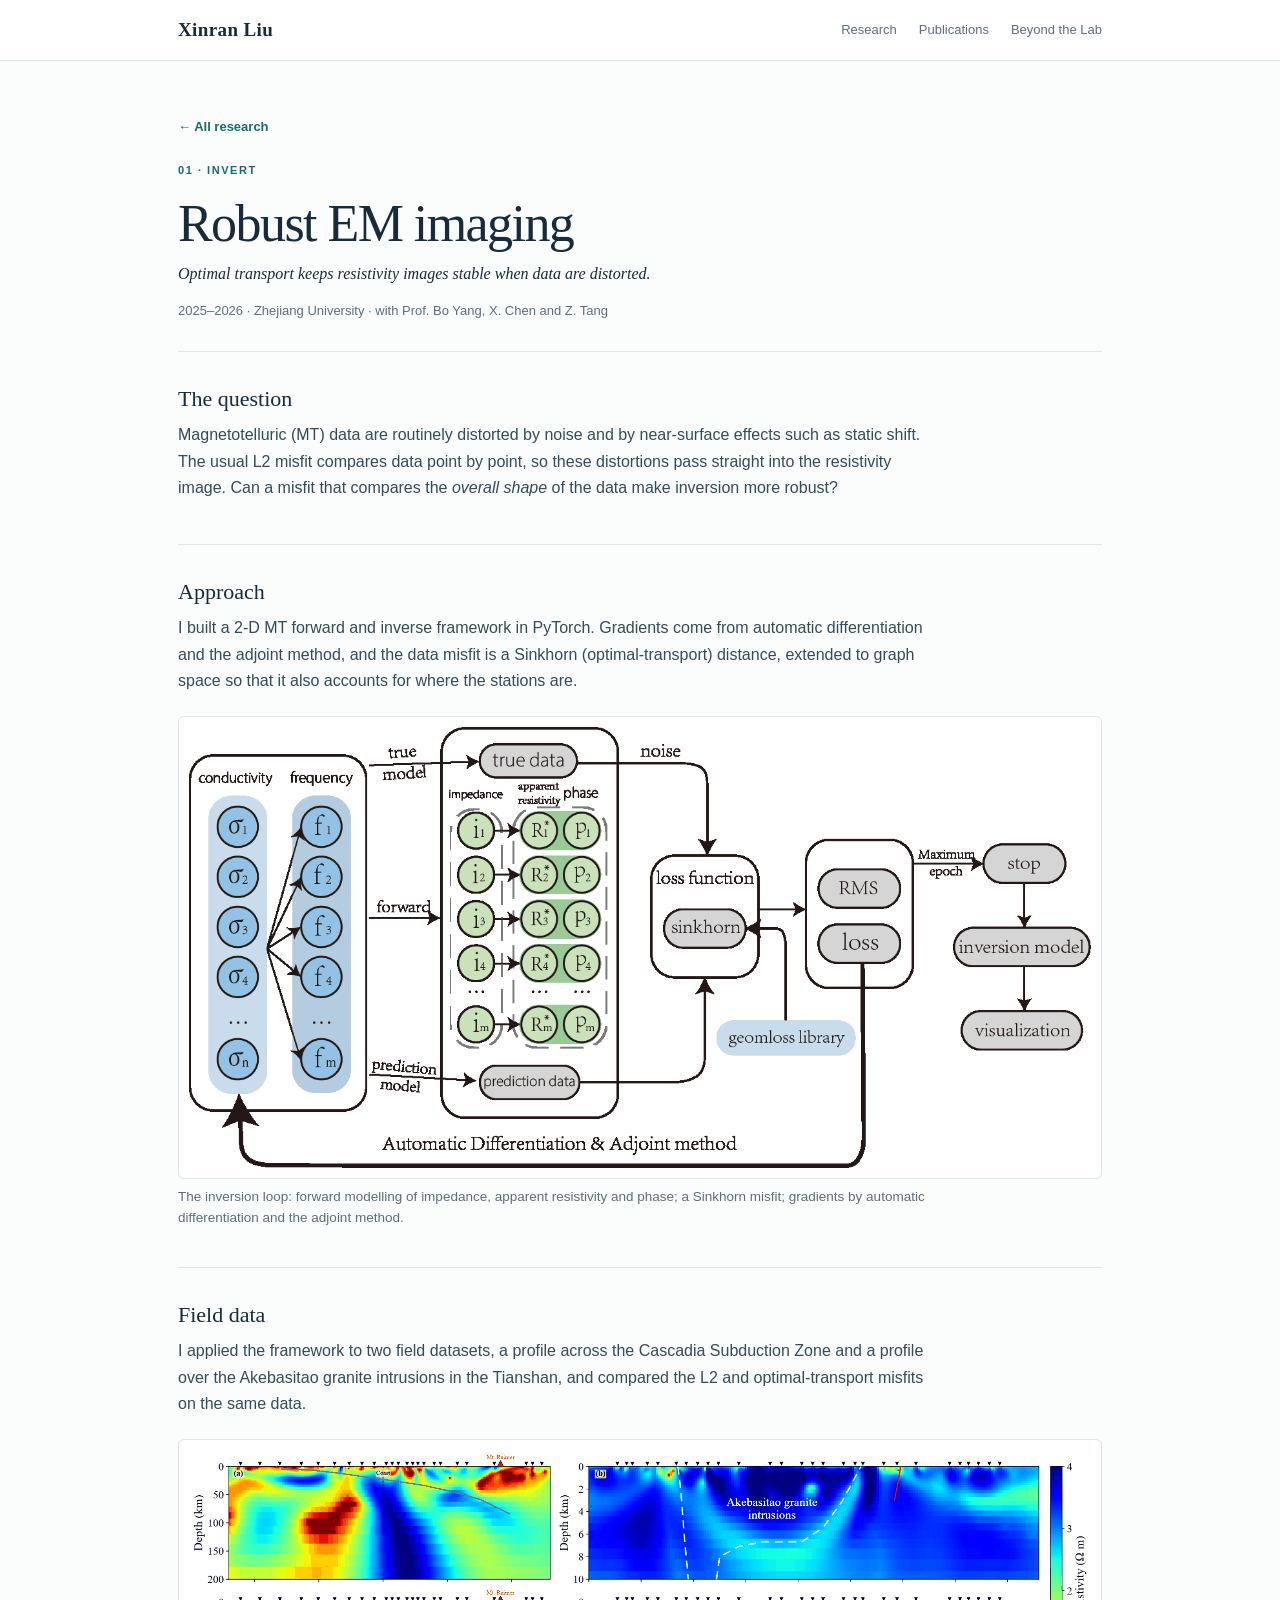
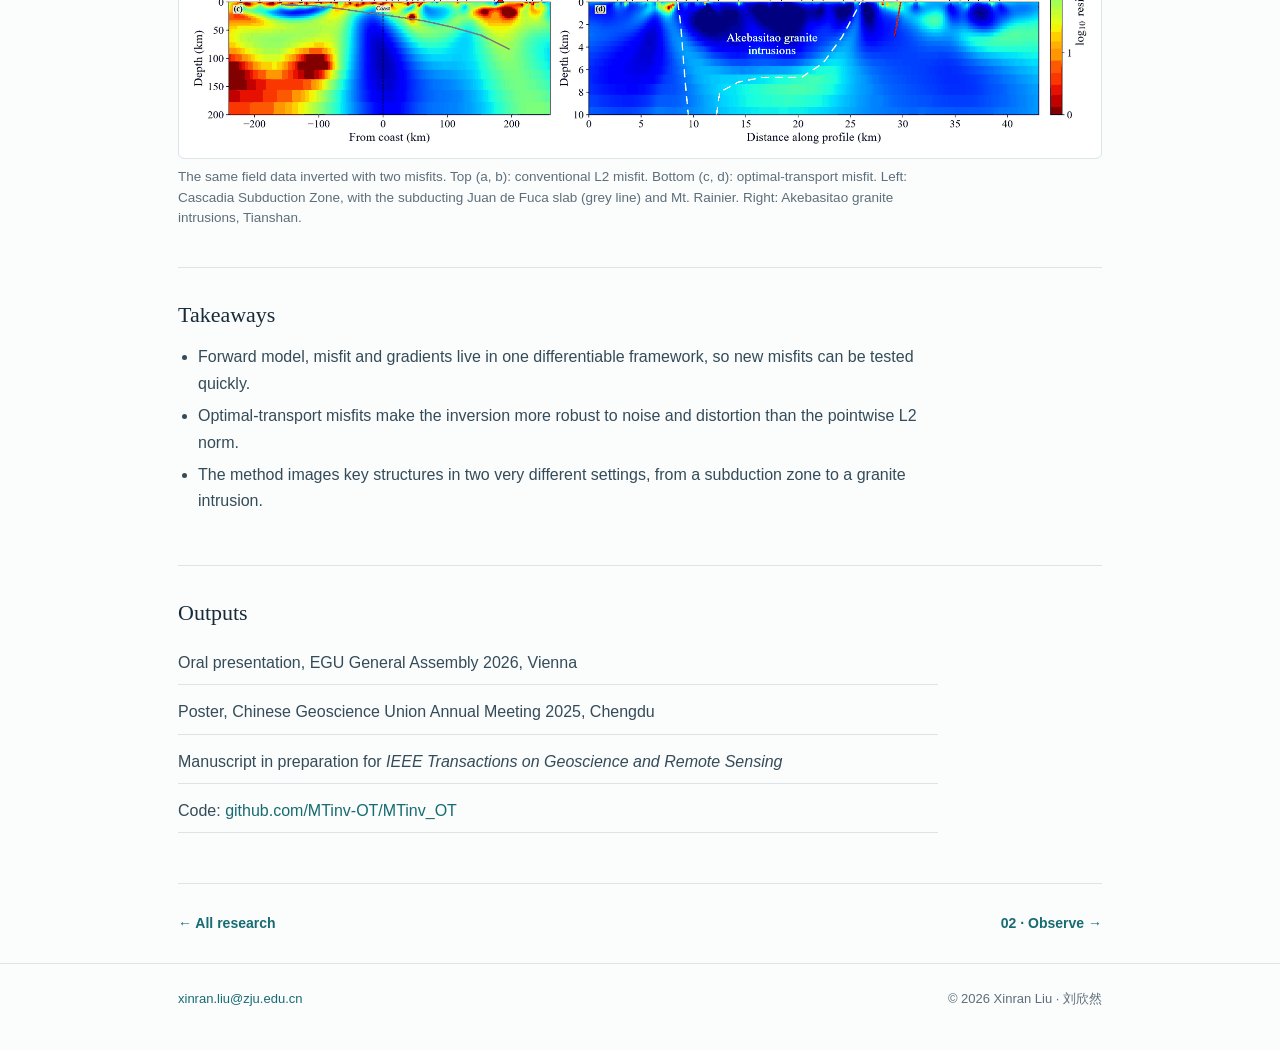
==== projects/invert.html @ edded702 "Add files via upload" ====
<!doctype html>
<html lang="en">
<head>
<meta charset="utf-8">
<meta name="viewport" content="width=device-width, initial-scale=1, viewport-fit=cover">
<meta name="theme-color" content="#176b72">
<meta name="description" content="Robust magnetotelluric inversion with optimal transport and automatic differentiation.">
<title>Robust EM imaging | Xinran Liu</title>
<link rel="stylesheet" href="../assets/site.css">
</head>
<body class="proj">
<header><div class="wrap"><nav>
 <a class="brand" href="../">Xinran Liu</a>
 <div class="navlinks"><a href="../#research">Research</a><a href="../#publications">Publications</a><a href="../#beyond">Beyond the Lab</a></div>
</nav></div></header>
<main class="wrap">
<div class="proj-hero">
 <a class="back" href="../#research">&larr; All research</a>
 <div class="step" style="margin-top:22px">01 &middot; Invert</div>
 <h1>Robust EM imaging</h1>
 <p class="lede">Optimal transport keeps resistivity images stable when data are distorted.</p>
 <div class="pmeta">2025&ndash;2026 &middot; Zhejiang University &middot; with Prof. Bo Yang, X. Chen and Z. Tang</div>
</div>

<section>
 <h2>The question</h2>
 <p>Magnetotelluric (MT) data are routinely distorted by noise and by near-surface effects such as static shift. The usual L2 misfit compares data point by point, so these distortions pass straight into the resistivity image. Can a misfit that compares the <em>overall shape</em> of the data make inversion more robust?</p>
</section>
<section>
 <h2>Approach</h2>
 <p>I built a 2-D MT forward and inverse framework in PyTorch. Gradients come from automatic differentiation and the adjoint method, and the data misfit is a Sinkhorn (optimal-transport) distance, extended to graph space so that it also accounts for where the stations are.</p>
 <figure class="fig"><img src="../assets/fig/invert-framework.png" alt="Inversion workflow diagram" width="1397" height="683" loading="lazy"><figcaption>The inversion loop: forward modelling of impedance, apparent resistivity and phase; a Sinkhorn misfit; gradients by automatic differentiation and the adjoint method.</figcaption></figure>
</section>
<section>
 <h2>Field data</h2>
 <p>I applied the framework to two field datasets, a profile across the Cascadia Subduction Zone and a profile over the Akebasitao granite intrusions in the Tianshan, and compared the L2 and optimal-transport misfits on the same data.</p>
 <figure class="fig"><img src="../assets/fig/invert-field.png" alt="Resistivity models from Cascadia and Akebasitao field data" width="1800" height="593" loading="lazy"><figcaption>The same field data inverted with two misfits. Top (a, b): conventional L2 misfit. Bottom (c, d): optimal-transport misfit. Left: Cascadia Subduction Zone, with the subducting Juan de Fuca slab (grey line) and Mt. Rainier. Right: Akebasitao granite intrusions, Tianshan.</figcaption></figure>
</section>
<section>
 <h2>Takeaways</h2>
 <ul>
  <li>Forward model, misfit and gradients live in one differentiable framework, so new misfits can be tested quickly.</li>
  <li>Optimal-transport misfits make the inversion more robust to noise and distortion than the pointwise L2 norm.</li>
  <li>The method images key structures in two very different settings, from a subduction zone to a granite intrusion.</li>
 </ul>
</section>
<section>
 <h2>Outputs</h2>
 <ul class="outputs">
  <li>Oral presentation, EGU General Assembly 2026, Vienna</li>
  <li>Poster, Chinese Geoscience Union Annual Meeting 2025, Chengdu</li>
  <li>Manuscript in preparation for <em>IEEE Transactions on Geoscience and Remote Sensing</em></li>
  <li>Code: <a href="https://github.com/MTinv-OT/MTinv_OT" target="_blank" rel="noopener">github.com/MTinv-OT/MTinv_OT</a></li>
 </ul>
</section>
<div class="pager"><span><a href="../#research">&larr; All research</a></span><span><a href="observe.html">02 &middot; Observe &rarr;</a></span></div>
</main>
<footer><div class="wrap"><a class="mail-link" href="../">xinran.liu [at] zju.edu.cn</a><span>&copy; 2026 Xinran Liu &middot; 刘欣然</span></div></footer>
<script>(function(){var u='xinran.liu',d='zju.edu.cn';document.querySelectorAll('.mail-link').forEach(function(l){l.href='mailto:'+u+'@'+d;l.textContent=u+'@'+d;});})();</script>
</body></html>
---- assets/site.css ----
:root{--ink:#172b3a;--muted:#5d6e7a;--line:#dce4e8;--paper:#fbfcfc;--card:#fff;--accent:#176b72;--pale:#edf4f3;--body:#344b59}
@media(prefers-color-scheme:dark){:root{--ink:#e6eef1;--muted:#9aabb5;--line:#2a3a44;--paper:#111a20;--card:#17232b;--accent:#5fb8bd;--pale:#1d3136;--body:#c3d1d8}}
*{box-sizing:border-box}
html{scroll-behavior:smooth;-webkit-text-size-adjust:100%}
body{margin:0;background:var(--paper);color:var(--ink);font:16px/1.65 -apple-system,BlinkMacSystemFont,"Segoe UI","PingFang SC","Hiragino Sans GB","Microsoft YaHei",sans-serif}
a{color:var(--accent);text-decoration:none}a:hover{text-decoration:underline}
img{max-width:100%}
.wrap{max-width:980px;margin:auto;padding:0 28px}
.serif{font-family:Georgia,"Times New Roman","Songti SC",serif}

/* nav */
header{position:sticky;top:0;z-index:10;border-bottom:1px solid var(--line);background:color-mix(in srgb,var(--card) 92%,transparent);backdrop-filter:blur(8px);-webkit-backdrop-filter:blur(8px)}
nav{display:flex;justify-content:space-between;align-items:center;min-height:60px;gap:20px}
.brand{font:700 19px Georgia,serif;letter-spacing:.02em;color:var(--ink);white-space:nowrap}
.brand:hover{text-decoration:none}
.navlinks{display:flex;gap:22px;font-size:13px;overflow-x:auto;scrollbar-width:none}
.navlinks::-webkit-scrollbar{display:none}
.navlinks a{color:var(--muted);white-space:nowrap;padding:6px 0}
.navlinks a:hover{color:var(--accent);text-decoration:none}

/* hero */
.hero{padding:64px 0 40px;display:grid;grid-template-columns:1fr 210px;gap:48px;align-items:center}
.motto{font:italic 17px/1.5 Georgia,serif;color:var(--accent);margin:0}
h1{font:500 clamp(40px,7vw,62px)/1.08 Georgia,serif;letter-spacing:-.03em;margin:14px 0 4px}
.cn-name{font-size:22px;color:var(--muted);letter-spacing:.18em;margin-bottom:18px}
.intro{font-size:18px;line-height:1.6;color:var(--ink);max-width:620px;margin:0}
.affil{margin-top:14px;font-size:11.5px;font-weight:650;letter-spacing:.12em;text-transform:uppercase;color:var(--muted);line-height:1.7}
.affil .sep{margin:0 6px;color:var(--line)}
.actions{display:flex;gap:10px;flex-wrap:wrap;margin-top:26px}
.btn{display:inline-flex;align-items:center;gap:7px;padding:10px 16px;border:1px solid var(--accent);border-radius:4px;font-size:13px;font-weight:650;min-height:42px}
.btn:hover{text-decoration:none;background:var(--pale)}
.btn.primary{background:var(--accent);color:#fff}
.btn.primary:hover{opacity:.9;background:var(--accent)}
.btn svg{width:16px;height:16px;fill:currentColor}
.avatar{width:210px;height:210px;border-radius:50%;overflow:hidden;border:1px solid var(--line);background:linear-gradient(145deg,var(--pale),var(--card));display:flex;align-items:center;justify-content:center;color:var(--accent);font:italic 60px Georgia,serif;justify-self:end}
.avatar img{width:100%;height:100%;object-fit:cover;display:block}

/* news */
.news{list-style:none;margin:0 0 44px;padding:0;border-left:2px solid var(--accent)}
.news li{display:grid;grid-template-columns:86px 1fr;gap:12px;padding:4px 0 4px 16px;font-size:15px;color:var(--body)}
.news .when{font-size:11.5px;font-weight:700;letter-spacing:.08em;text-transform:uppercase;color:var(--accent);padding-top:3px}

/* sections */
section{padding:44px 0;border-top:1px solid var(--line);scroll-margin-top:64px}
.section-head{display:flex;align-items:baseline;gap:14px;margin-bottom:22px}
h2{font:500 28px Georgia,serif;margin:0}
.section-no{font:600 14px Georgia,serif;color:var(--accent)}
p{margin:9px 0;color:var(--body)}

/* research cards */
.cards{display:grid;grid-template-columns:repeat(3,1fr);gap:18px}
.pcard{display:flex;flex-direction:column;background:var(--card);border:1px solid var(--line);border-radius:6px;overflow:hidden;color:inherit;transition:border-color .15s,transform .15s,box-shadow .15s}
.pcard:hover{text-decoration:none;border-color:var(--accent);transform:translateY(-2px);box-shadow:0 6px 20px rgba(23,43,58,.08)}
.pcard img{display:block;width:100%;height:auto;aspect-ratio:16/10;object-fit:cover;border-bottom:1px solid var(--line);background:var(--pale)}
.pcard .body{padding:16px 18px 18px;display:flex;flex-direction:column;flex:1}
.step{font-size:11px;font-weight:700;letter-spacing:.14em;text-transform:uppercase;color:var(--accent)}
.pcard h3{font:500 20px/1.3 Georgia,serif;margin:6px 0 6px;color:var(--ink)}
.pcard p{font-size:14.5px;margin:0 0 12px}
.kw{margin-top:auto;font-size:12px;color:var(--muted)}
.more{display:inline-block;margin-top:10px;font-size:13px;font-weight:650;color:var(--accent)}
.thread{font-size:14px;color:var(--muted);margin:-8px 0 20px}

/* publications */
.pubs{list-style:none;padding:0;margin:0}
.pubs li{padding:14px 0;border-bottom:1px solid var(--line);display:grid;grid-template-columns:62px 1fr;gap:14px;color:var(--body);font-size:15px}
.pubs li:last-child{border-bottom:0}
.year{font:600 14px Georgia,serif;color:var(--accent);padding-top:2px}
.pubs .title{color:var(--ink);font-weight:600}
.pubs .venue{font-style:italic}
.badge{display:inline-block;font-size:10.5px;font-weight:700;letter-spacing:.06em;text-transform:uppercase;padding:2px 7px;border-radius:3px;border:1px solid var(--accent);color:var(--accent);margin-left:4px;vertical-align:1px}

/* honors */
.honors{margin:0;padding-left:19px;color:var(--body);font-size:15px}
.honors li{margin:7px 0}

/* beyond the lab */
.beyond{display:grid;grid-template-columns:1fr 1fr;gap:36px}
.beyond h3{font:500 19px Georgia,serif;margin:0 0 4px}
.beyond .sub{font-size:13px;color:var(--muted);margin:0 0 10px}
.items{list-style:none;margin:0;padding:0}
.items li{padding:13px 0;border-top:1px solid var(--line)}
.items .t{display:flex;justify-content:space-between;gap:12px;font-weight:650;color:var(--ink);font-size:15px}
.items .t span{font-weight:500;font-size:12.5px;color:var(--muted);white-space:nowrap}
.items p{font-size:14.5px;margin:3px 0 0}
.items img{display:block;width:100%;height:auto;aspect-ratio:16/9;object-fit:cover;border-radius:5px;margin-top:10px;border:1px solid var(--line)}

.vphoto{margin:4px 0 14px}
.vphoto img{display:block;width:auto;max-width:100%;height:260px;object-fit:cover;border-radius:5px;border:1px solid var(--line)}
.vphoto figcaption{font-size:12.5px;color:var(--muted);margin-top:6px}

/* gallery: fixed-height row, images keep their own aspect ratio */
.gallery{display:flex;flex-wrap:wrap;gap:16px}
.gallery figure{margin:0;flex:var(--r,1) 1 0;min-width:0}
.gallery img{width:100%;height:auto;aspect-ratio:var(--ar);object-fit:cover;display:block;border-radius:6px;border:1px solid var(--line);background:var(--pale)}
.gallery figcaption{font-size:13px;color:var(--muted);margin-top:8px;line-height:1.5}
.gallery figcaption b{color:var(--ink);font-weight:600}

footer{border-top:1px solid var(--line);padding:24px 0 calc(40px + env(safe-area-inset-bottom));color:var(--muted);font-size:13px}
footer .wrap{display:flex;justify-content:space-between;gap:16px;flex-wrap:wrap}

/* project pages */
.proj-hero{padding:52px 0 30px}
.back{font-size:13px;font-weight:650}
.proj-hero h1{font-size:clamp(34px,6vw,52px);margin:16px 0 10px}
.lede{font:italic 20px/1.5 Georgia,serif;color:var(--ink);margin:0;max-width:720px}
.pmeta{font-size:13px;color:var(--muted);margin-top:14px}
.proj section{padding:34px 0}
.proj h2{font-size:22px;margin-bottom:10px}
.proj p,.proj li{font-size:16px;max-width:760px}
.proj ul{padding-left:20px;color:var(--body)}
.proj li{margin:6px 0}
figure.fig{margin:22px 0 4px}
figure.fig img{display:block;width:100%;height:auto;background:#fff;border:1px solid var(--line);border-radius:6px;padding:10px}
figure.fig.narrow img{max-width:520px;margin:0 auto}
figure.fig.photo img{padding:0}
figure.fig figcaption{font-size:13.5px;color:var(--muted);margin-top:8px;max-width:760px;line-height:1.55}
.outputs{list-style:none;padding:0!important}
.outputs li{padding:8px 0;border-bottom:1px solid var(--line)}
.pager{display:flex;justify-content:space-between;gap:16px;padding:28px 0;border-top:1px solid var(--line);font-size:14px;font-weight:650}

/* CV viewer */
.cv-modal{position:fixed;inset:0;z-index:50;display:none;flex-direction:column;background:rgba(10,18,24,.82);backdrop-filter:blur(3px);-webkit-backdrop-filter:blur(3px)}
.cv-modal.open{display:flex}
.cv-bar{display:flex;align-items:center;gap:10px;padding:10px 16px;padding-top:calc(10px + env(safe-area-inset-top));background:var(--card);border-bottom:1px solid var(--line)}
.cv-bar .t{font:600 15px Georgia,serif;color:var(--ink);margin-right:auto}
.cv-bar a,.cv-bar button{font-family:inherit;font-size:13px;font-weight:650;display:inline-flex;align-items:center;min-height:38px;padding:0 14px;border-radius:4px;border:1px solid var(--accent);color:var(--accent);background:transparent;cursor:pointer}
.cv-bar a:hover{text-decoration:none;background:var(--pale)}
.cv-bar .x{border-color:var(--line);color:var(--muted);font-size:20px;padding:0 12px}
.cv-pages{flex:1;overflow-y:auto;-webkit-overflow-scrolling:touch;overscroll-behavior:contain;padding:20px 16px calc(28px + env(safe-area-inset-bottom))}
.cv-pages img{display:block;width:100%;max-width:860px;height:auto;aspect-ratio:1275/1650;margin:0 auto 16px;background:#fff;border-radius:3px;box-shadow:0 4px 24px rgba(0,0,0,.35)}
body.noscroll{overflow:hidden}

/* tablet */
@media(max-width:900px){.cards{grid-template-columns:1fr 1fr}}
/* mobile */
@media(max-width:720px){
 .wrap{padding:0 20px}
 nav{min-height:54px}
 .brand{font-size:16px}
 .navlinks{gap:13px;font-size:12.5px}
 .hero{grid-template-columns:1fr;gap:20px;padding:30px 0 30px}
 .avatar{order:-1;width:112px;height:112px;font-size:36px;justify-self:start}
 .motto{font-size:15.5px}
 .cn-name{font-size:19px;margin-bottom:12px}
 .intro{font-size:16.5px}
 .affil .sep{display:none}.affil .co{display:block}
 .actions .btn{flex:1 1 calc(50% - 10px);justify-content:center}
 .news{margin-bottom:34px}
 .news li{grid-template-columns:1fr;gap:0}
 section{padding:34px 0}
 h2{font-size:24px}
 .cards{grid-template-columns:1fr}
 .pubs li{grid-template-columns:1fr;gap:2px}
 .beyond{grid-template-columns:1fr;gap:26px}
 .gallery{flex-wrap:nowrap;overflow-x:auto;scroll-snap-type:x mandatory;scroll-padding:0 20px;margin:0 -20px;padding:0 20px 6px;scrollbar-width:none}
 .gallery::-webkit-scrollbar{display:none}
 .gallery figure{flex:0 0 auto;width:calc(300px * var(--r));max-width:86vw;scroll-snap-align:start}
 .proj-hero{padding:34px 0 20px}
 .lede{font-size:18px}
 figure.fig img{padding:6px}
 .cv-pages{padding:10px 8px 24px}.cv-pages img{margin-bottom:10px}.cv-bar{padding-left:12px;padding-right:12px}.cv-bar .t{font-size:14px}
}
@media(max-width:480px){.navlinks .opt{display:none}}
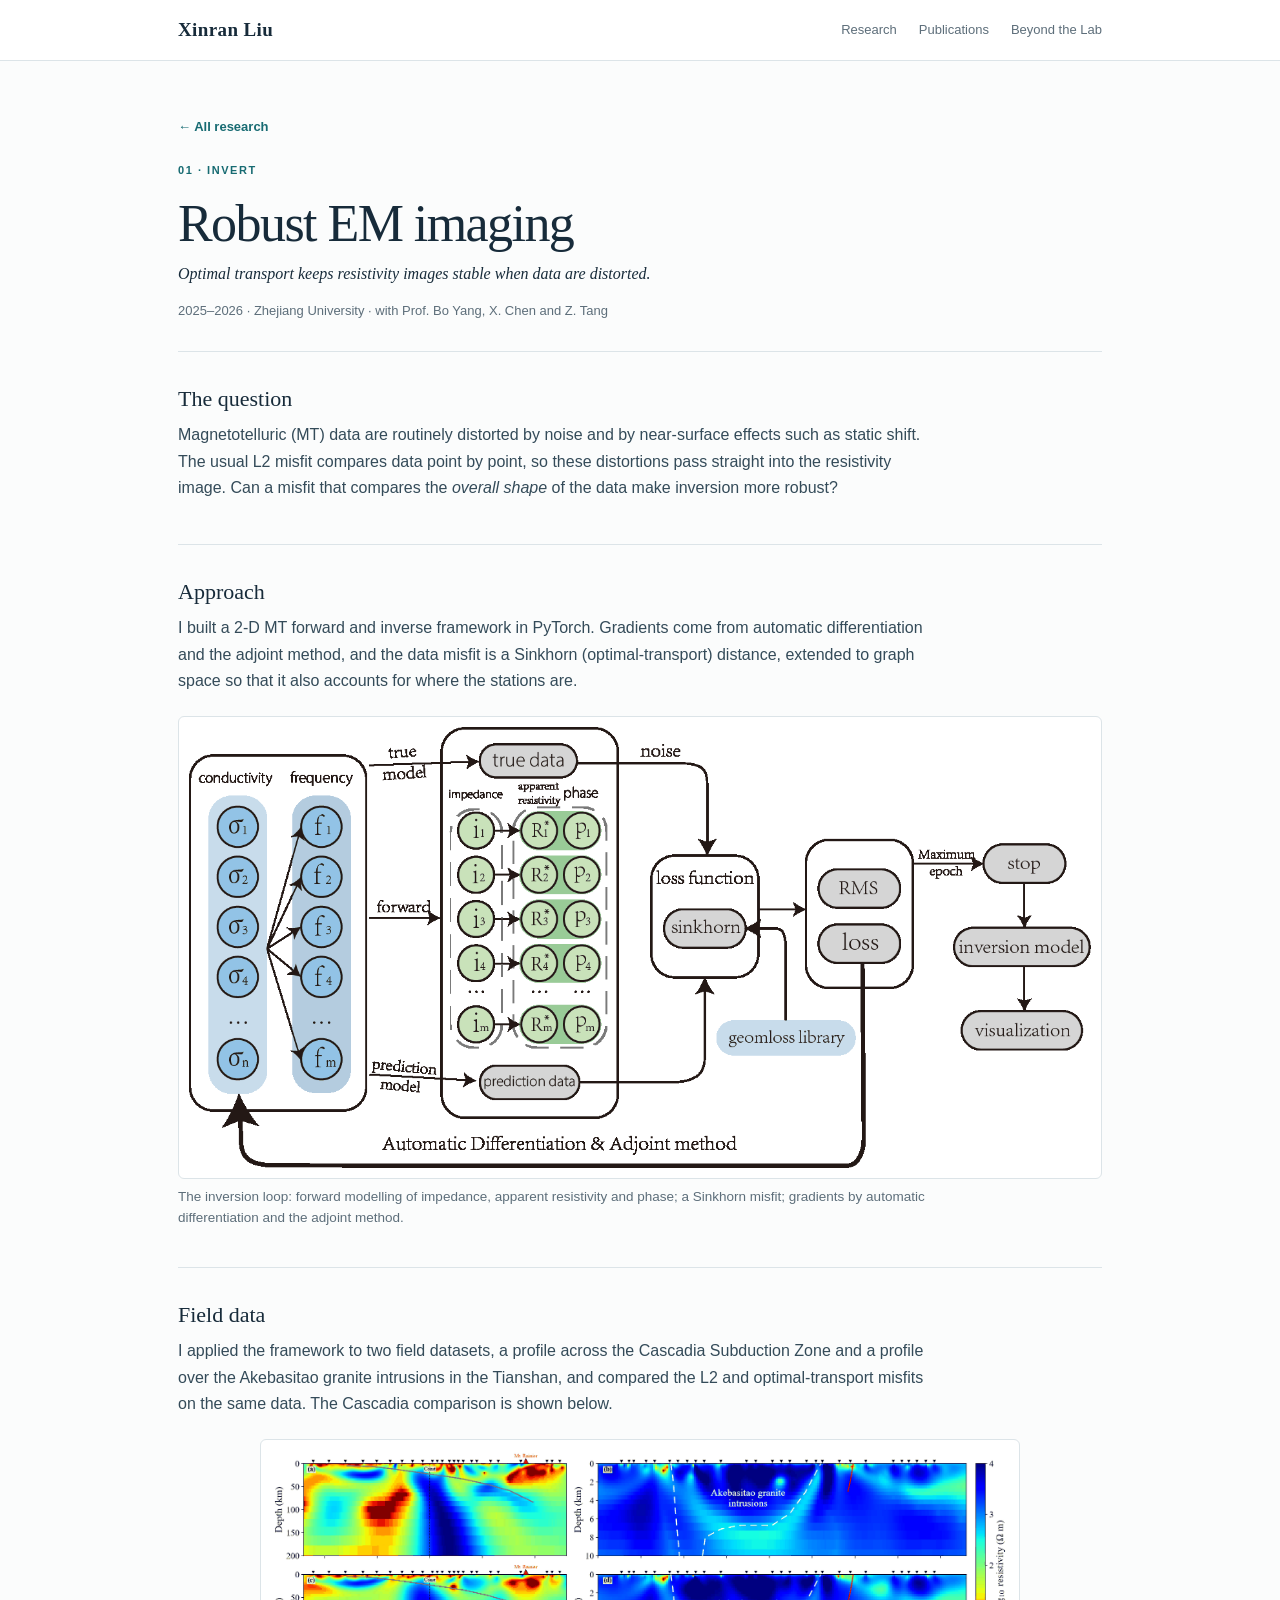
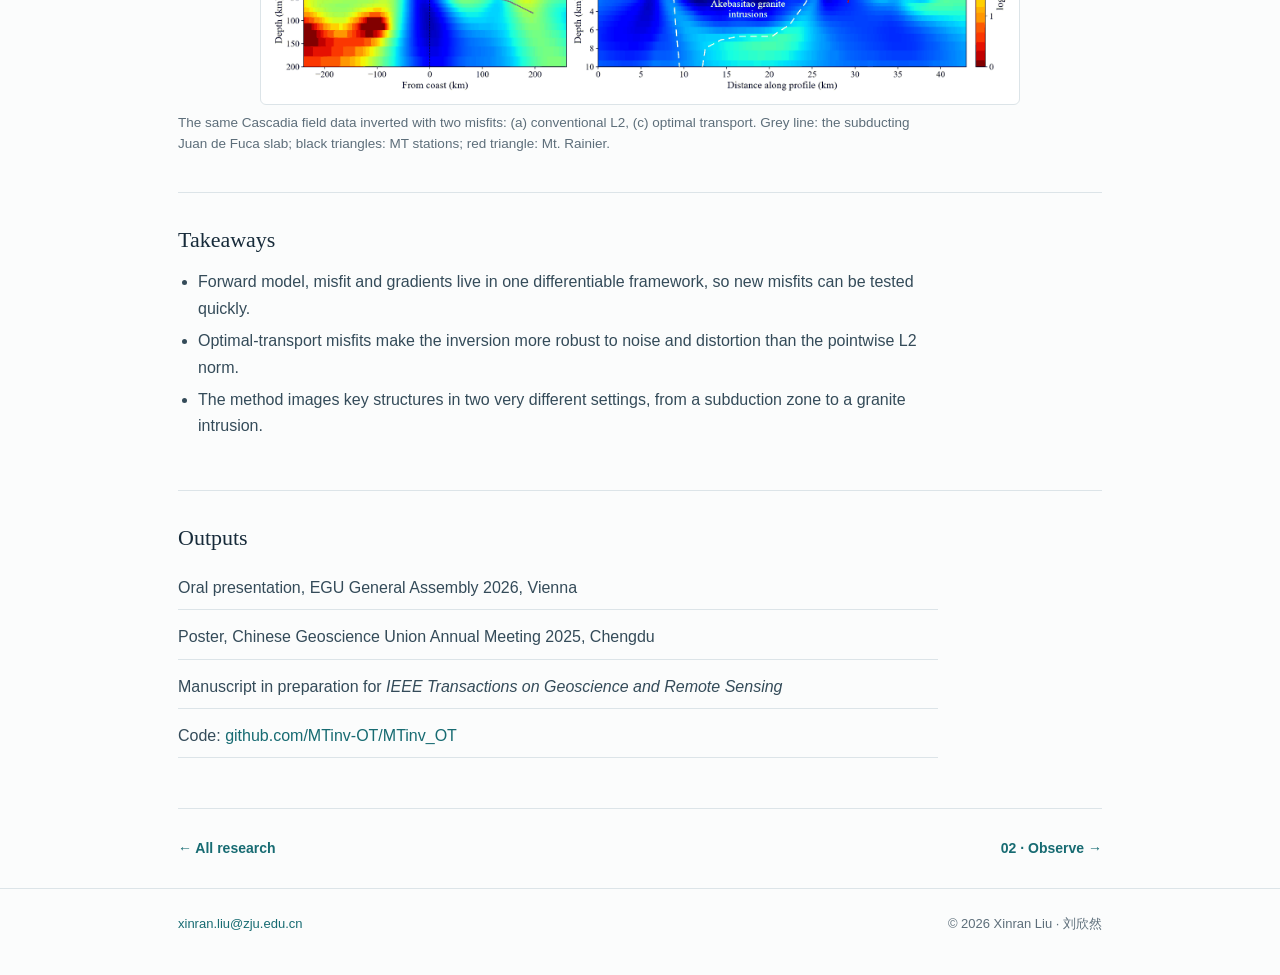
==== commit 8422f4d6: "Use Cascadia L2 vs OT figure" ====
--- a/projects/invert.html
+++ b/projects/invert.html
@@ -33,8 +33,8 @@
 </section>
 <section>
  <h2>Field data</h2>
- <p>I applied the framework to two field datasets, a profile across the Cascadia Subduction Zone and a profile over the Akebasitao granite intrusions in the Tianshan, and compared the L2 and optimal-transport misfits on the same data.</p>
- <figure class="fig"><img src="../assets/fig/invert-field.png" alt="Resistivity models from Cascadia and Akebasitao field data" width="1800" height="593" loading="lazy"><figcaption>The same field data inverted with two misfits. Top (a, b): conventional L2 misfit. Bottom (c, d): optimal-transport misfit. Left: Cascadia Subduction Zone, with the subducting Juan de Fuca slab (grey line) and Mt. Rainier. Right: Akebasitao granite intrusions, Tianshan.</figcaption></figure>
+ <p>I applied the framework to two field datasets, a profile across the Cascadia Subduction Zone and a profile over the Akebasitao granite intrusions in the Tianshan, and compared the L2 and optimal-transport misfits on the same data. The Cascadia comparison is shown below.</p>
+ <figure class="fig"><img src="../assets/fig/invert-field.png" alt="Resistivity models across the Cascadia Subduction Zone from L2 and optimal-transport inversions" width="936" height="742" loading="lazy" style="max-width:760px;margin:0 auto"><figcaption>The same Cascadia field data inverted with two misfits: (a) conventional L2, (c) optimal transport. Grey line: the subducting Juan de Fuca slab; black triangles: MT stations; red triangle: Mt. Rainier.</figcaption></figure>
 </section>
 <section>
  <h2>Takeaways</h2>
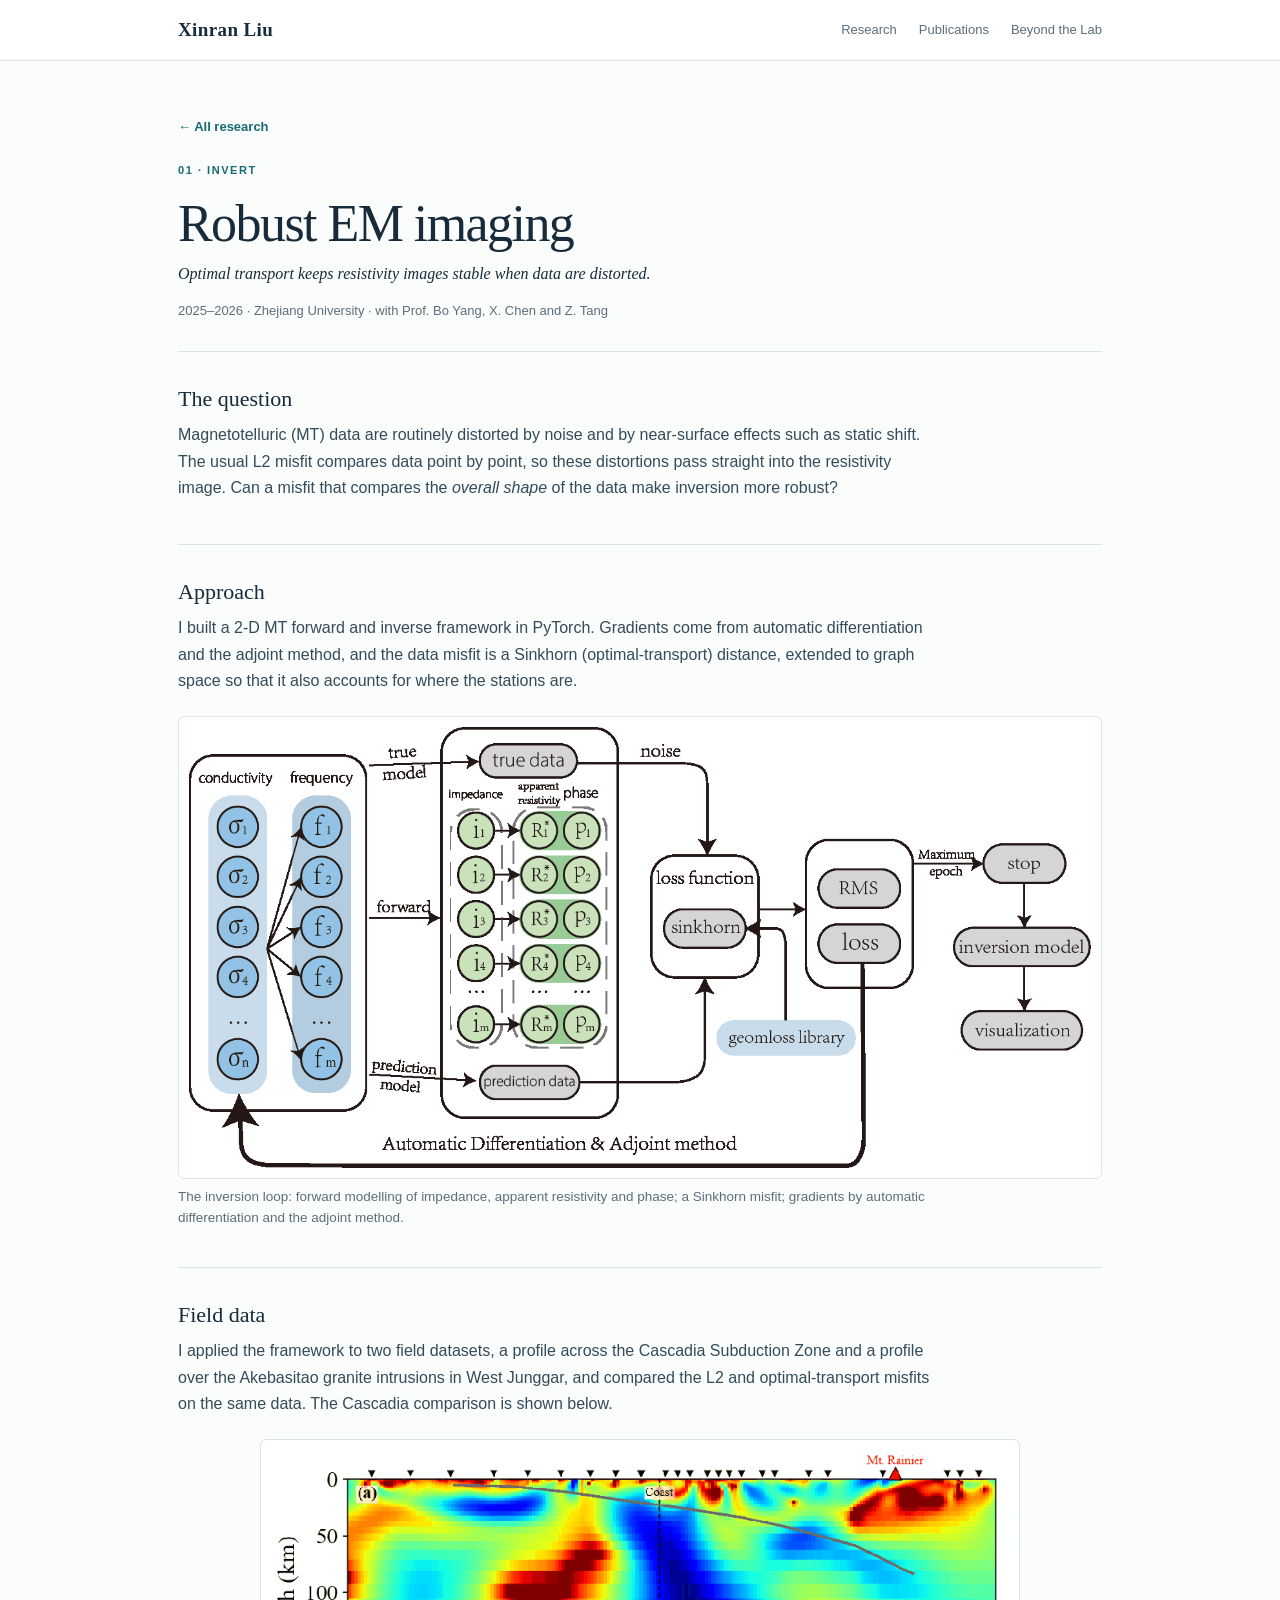
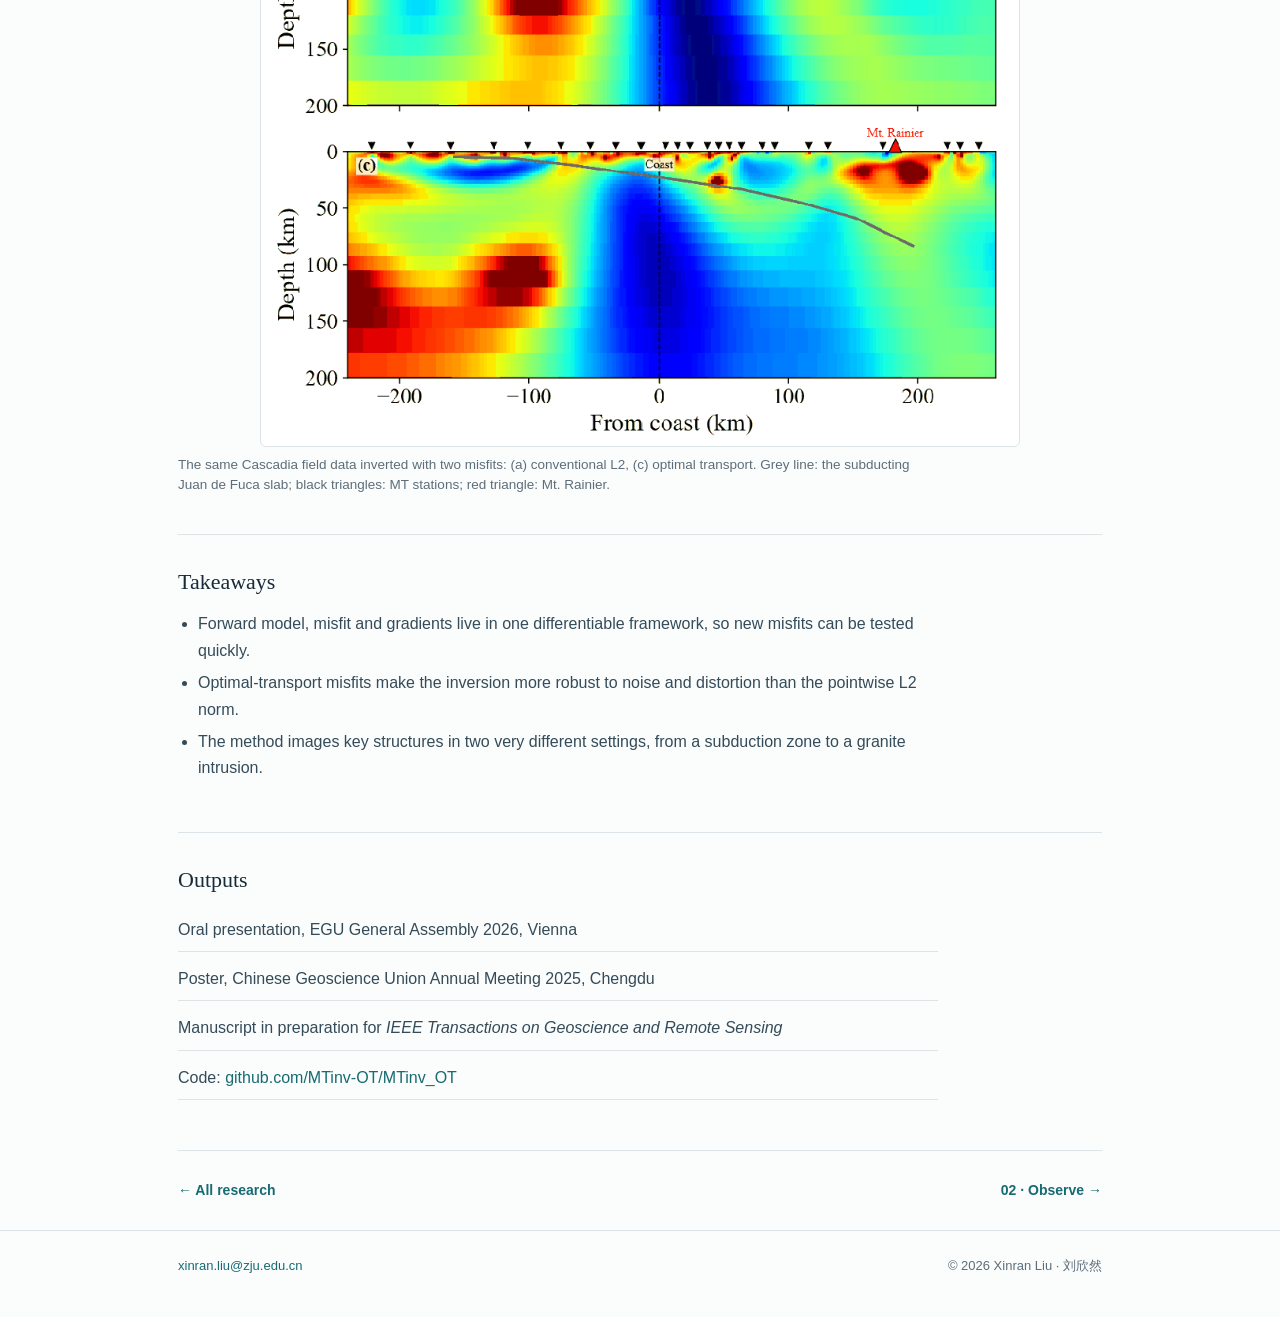
==== commit f3c5e4fa: "Akebasitao is in West Junggar" ====
--- a/projects/invert.html
+++ b/projects/invert.html
@@ -33,7 +33,7 @@
 </section>
 <section>
  <h2>Field data</h2>
- <p>I applied the framework to two field datasets, a profile across the Cascadia Subduction Zone and a profile over the Akebasitao granite intrusions in the Tianshan, and compared the L2 and optimal-transport misfits on the same data. The Cascadia comparison is shown below.</p>
+ <p>I applied the framework to two field datasets, a profile across the Cascadia Subduction Zone and a profile over the Akebasitao granite intrusions in West Junggar, and compared the L2 and optimal-transport misfits on the same data. The Cascadia comparison is shown below.</p>
  <figure class="fig"><img src="../assets/fig/invert-field.png" alt="Resistivity models across the Cascadia Subduction Zone from L2 and optimal-transport inversions" width="936" height="742" loading="lazy" style="max-width:760px;margin:0 auto"><figcaption>The same Cascadia field data inverted with two misfits: (a) conventional L2, (c) optimal transport. Grey line: the subducting Juan de Fuca slab; black triangles: MT stations; red triangle: Mt. Rainier.</figcaption></figure>
 </section>
 <section>
